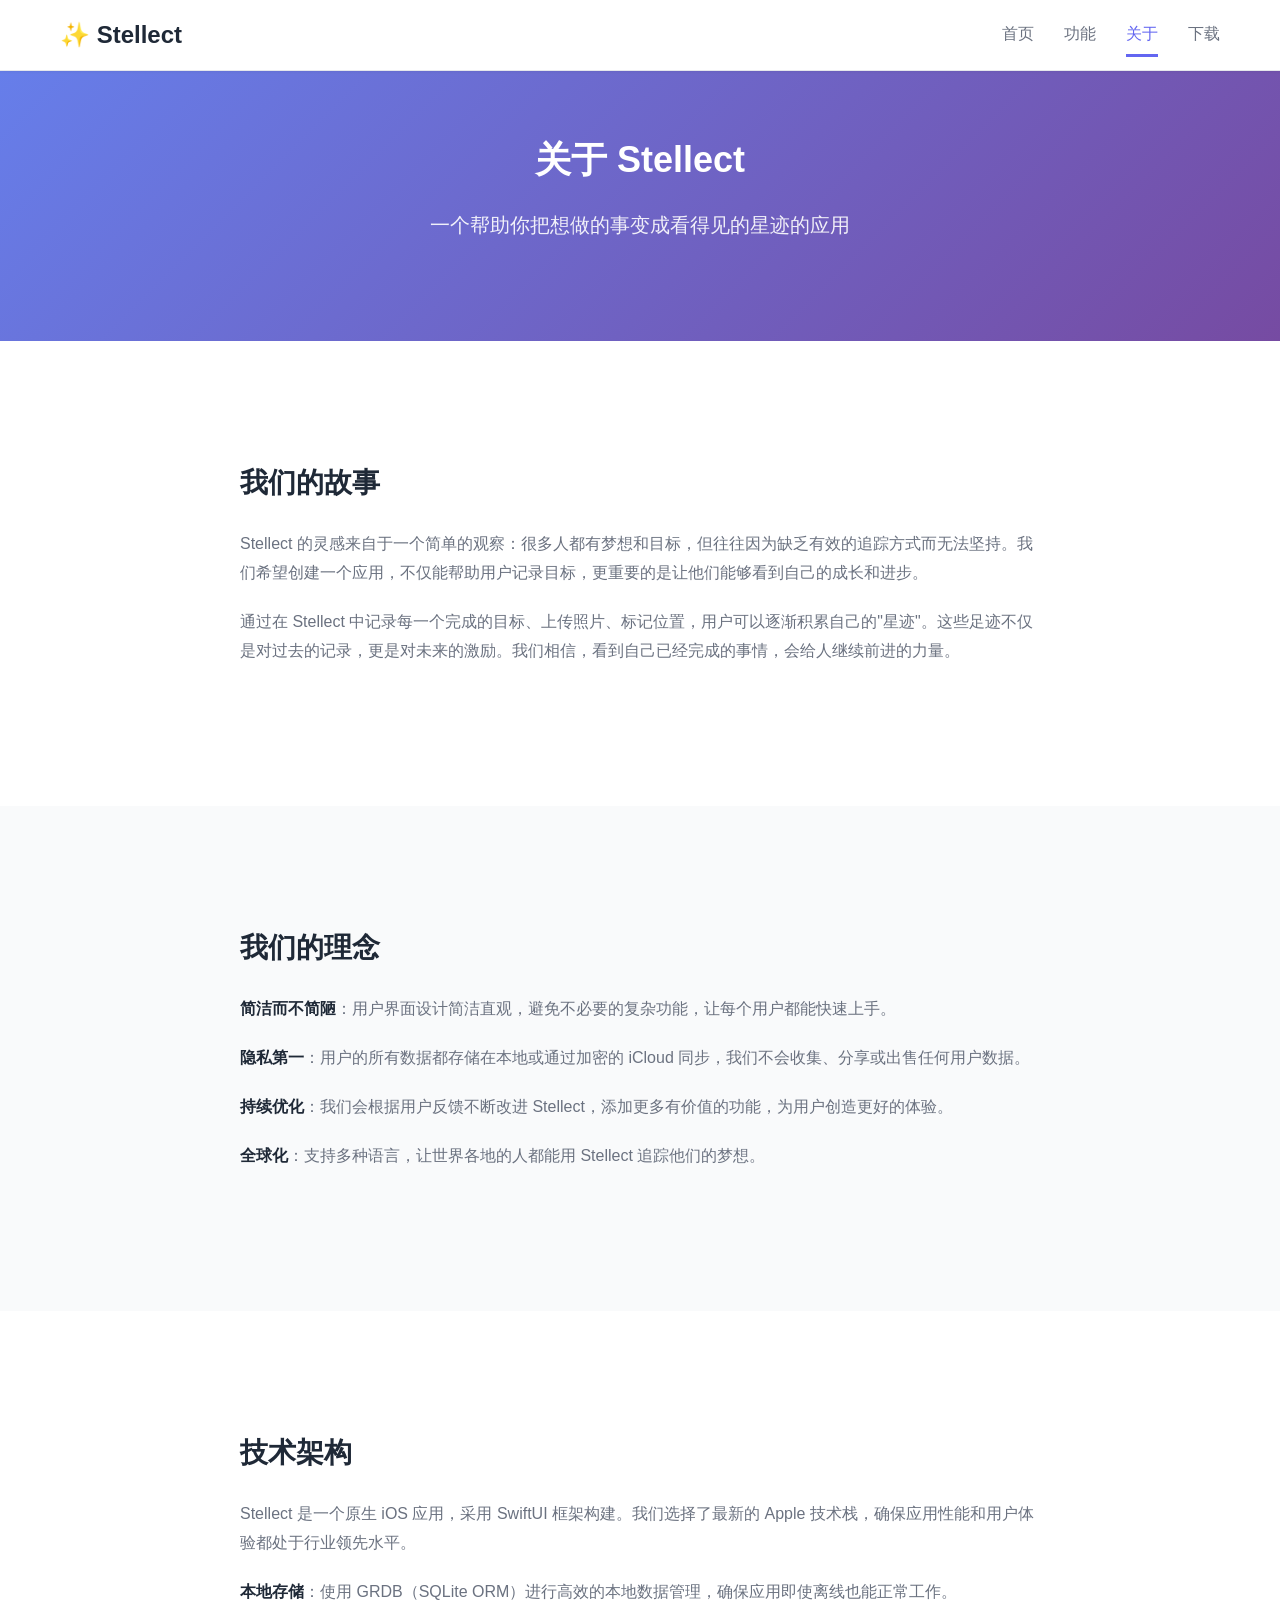
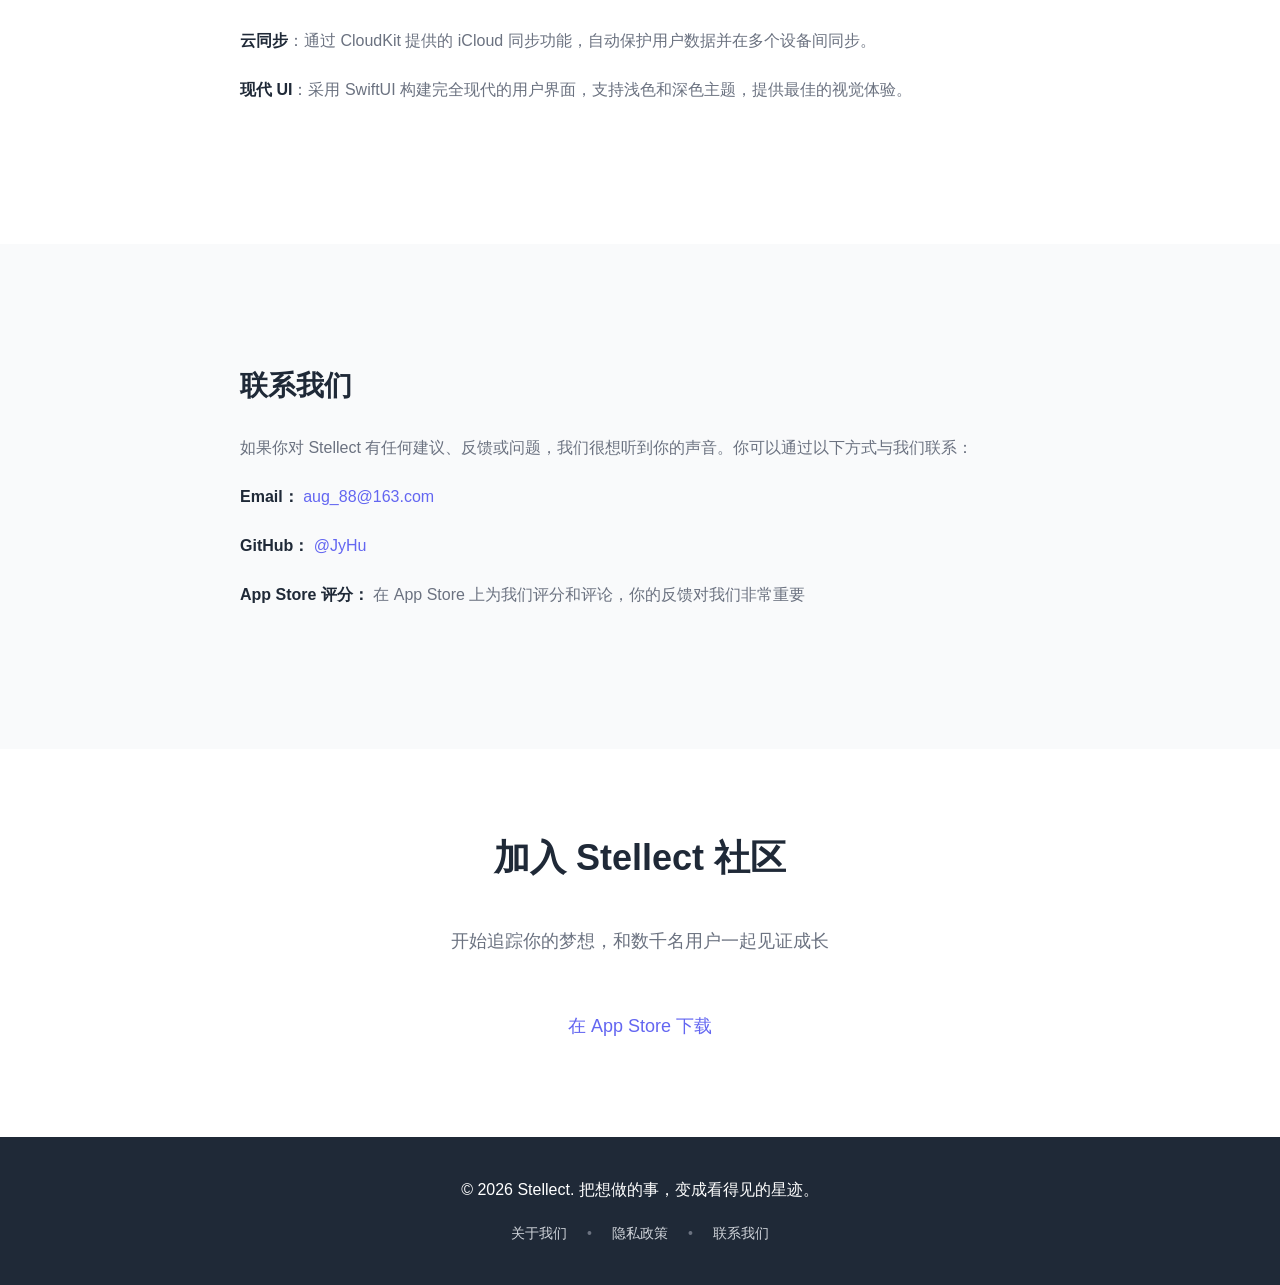
==== pages/about.html @ 3327e580 "Add Stellect website" ====
<!DOCTYPE html>
<html lang="zh-CN">
<head>
  <meta charset="UTF-8">
  <meta name="viewport" content="width=device-width, initial-scale=1.0">
  <title>Stellect - 关于我们</title>
  <meta name="description" content="了解 Stellect 的故事、团队和我们为什么创建这个应用。">
  <link rel="stylesheet" href="../assets/css/main.css">
</head>
<body>
  <header class="site-header">
    <div class="container">
      <div class="header-wrap">
        <a href="../index.html" class="brand">
          <span>✨ Stellect</span>
        </a>
        <nav class="nav">
          <a href="../index.html" class="nav-link">首页</a>
          <a href="features.html" class="nav-link">功能</a>
          <a href="about.html" class="nav-link active">关于</a>
          <a href="download.html" class="nav-link">下载</a>
        </nav>
      </div>
    </div>
  </header>

  <section class="hero" style="padding: 60px 0; background: linear-gradient(135deg, #667eea 0%, #764ba2 100%);">
    <div class="container">
      <div class="hero-content">
        <h1 style="font-size: 36px;">关于 Stellect</h1>
        <p>一个帮助你把想做的事变成看得见的星迹的应用</p>
      </div>
    </div>
  </section>

  <section class="section">
    <div class="container">
      <div class="about-content">
        <h2>我们的故事</h2>
        <p>
          Stellect 的灵感来自于一个简单的观察：很多人都有梦想和目标，但往往因为缺乏有效的追踪方式而无法坚持。我们希望创建一个应用，不仅能帮助用户记录目标，更重要的是让他们能够看到自己的成长和进步。
        </p>
        <p>
          通过在 Stellect 中记录每一个完成的目标、上传照片、标记位置，用户可以逐渐积累自己的"星迹"。这些足迹不仅是对过去的记录，更是对未来的激励。我们相信，看到自己已经完成的事情，会给人继续前进的力量。
        </p>
      </div>
    </div>
  </section>

  <section class="section section-alt">
    <div class="container">
      <div class="about-content">
        <h2>我们的理念</h2>
        <p><strong>简洁而不简陋</strong>：用户界面设计简洁直观，避免不必要的复杂功能，让每个用户都能快速上手。</p>
        <p><strong>隐私第一</strong>：用户的所有数据都存储在本地或通过加密的 iCloud 同步，我们不会收集、分享或出售任何用户数据。</p>
        <p><strong>持续优化</strong>：我们会根据用户反馈不断改进 Stellect，添加更多有价值的功能，为用户创造更好的体验。</p>
        <p><strong>全球化</strong>：支持多种语言，让世界各地的人都能用 Stellect 追踪他们的梦想。</p>
      </div>
    </div>
  </section>

  <section class="section">
    <div class="container">
      <div class="about-content">
        <h2>技术架构</h2>
        <p>
          Stellect 是一个原生 iOS 应用，采用 SwiftUI 框架构建。我们选择了最新的 Apple 技术栈，确保应用性能和用户体验都处于行业领先水平。
        </p>
        <p><strong>本地存储</strong>：使用 GRDB（SQLite ORM）进行高效的本地数据管理，确保应用即使离线也能正常工作。</p>
        <p><strong>云同步</strong>：通过 CloudKit 提供的 iCloud 同步功能，自动保护用户数据并在多个设备间同步。</p>
        <p><strong>现代 UI</strong>：采用 SwiftUI 构建完全现代的用户界面，支持浅色和深色主题，提供最佳的视觉体验。</p>
      </div>
    </div>
  </section>

  <section class="section section-alt" id="contact">
    <div class="container">
      <div class="about-content">
        <h2>联系我们</h2>
        <p>
          如果你对 Stellect 有任何建议、反馈或问题，我们很想听到你的声音。你可以通过以下方式与我们联系：
        </p>
        <ul class="contact-list" id="social-links-container">
          <!-- Generated dynamically from social.js -->
        </ul>
        <ul class="contact-list">
          <li><strong>App Store 评分：</strong> 在 App Store 上为我们评分和评论，你的反馈对我们非常重要</li>
        </ul>
      </div>
    </div>
  </section>

  <section class="section">
    <div class="container" style="text-align: center;">
      <h2 class="section-title mb-40">加入 Stellect 社区</h2>
      <p style="font-size: 18px; color: var(--text-secondary); margin-bottom: 40px;">
        开始追踪你的梦想，和数千名用户一起见证成长
      </p>
      <a href="https://apps.apple.com/app/id6779149152" class="btn btn-primary" style="font-size: 18px; padding: 16px 40px;">
        在 App Store 下载
      </a>
    </div>
  </section>

  <footer class="site-footer">
    <div class="container">
      <div class="footer-content">
        <p>© 2026 Stellect. 把想做的事，变成看得见的星迹。</p>
      </div>
      <div class="footer-links">
        <a href="about.html">关于我们</a>
        <span>•</span>
        <a href="privacy.html">隐私政策</a>
        <span>•</span>
        <a href="about.html#contact">联系我们</a>
      </div>
    </div>
  </footer>

  <style>
    .about-content {
      max-width: 800px;
      margin: 0 auto;
      padding: 40px 0;
    }

    .about-content h2 {
      font-size: 28px;
      color: var(--text-primary);
      margin-bottom: 25px;
      margin-top: 0;
    }

    .about-content p {
      font-size: 16px;
      color: var(--text-secondary);
      line-height: 1.8;
      margin-bottom: 20px;
    }

    .about-content strong {
      color: var(--text-primary);
    }

    .contact-list {
      list-style: none;
      padding: 0;
      font-size: 16px;
      color: var(--text-secondary);
    }

    .contact-list li {
      margin-bottom: 20px;
      line-height: 1.8;
    }

    .contact-list a {
      color: var(--primary-color);
      text-decoration: none;
      transition: color 0.3s ease;
    }

    .contact-list a:hover {
      color: var(--primary-dark);
    }

    .mb-40 {
      margin-bottom: 40px;
    }
  </style>

  <script src="../config/social.js"></script>
  <script src="../assets/js/config-loader.js"></script>
</body>
</html>
---- assets/css/main.css ----
* {
  margin: 0;
  padding: 0;
  box-sizing: border-box;
}

:root {
  --primary-color: #6366f1;
  --primary-dark: #4f46e5;
  --secondary-color: #8b5cf6;
  --text-primary: #1f2937;
  --text-secondary: #6b7280;
  --bg-light: #f9fafb;
  --bg-white: #ffffff;
  --border-color: #e5e7eb;
  --success-color: #10b981;
  --warning-color: #f59e0b;
}

body {
  font-family: -apple-system, BlinkMacSystemFont, 'Segoe UI', Roboto, 'Helvetica Neue', Arial, sans-serif;
  line-height: 1.6;
  color: var(--text-primary);
  background-color: var(--bg-light);
}

.container {
  max-width: 1200px;
  margin: 0 auto;
  padding: 0 20px;
}

/* Header */
.site-header {
  background: var(--bg-white);
  border-bottom: 1px solid var(--border-color);
  position: sticky;
  top: 0;
  z-index: 100;
  box-shadow: 0 1px 3px rgba(0, 0, 0, 0.05);
}

.header-wrap {
  display: flex;
  justify-content: space-between;
  align-items: center;
  height: 70px;
}

.brand {
  display: flex;
  align-items: center;
  gap: 12px;
  text-decoration: none;
  font-size: 24px;
  font-weight: 700;
  color: var(--text-primary);
}

.nav {
  display: flex;
  gap: 30px;
}

.nav-link {
  text-decoration: none;
  color: var(--text-secondary);
  font-size: 16px;
  padding: 8px 0;
  border-bottom: 3px solid transparent;
  transition: all 0.3s ease;
}

.nav-link:hover,
.nav-link.active {
  color: var(--primary-color);
  border-bottom-color: var(--primary-color);
}

/* Hero Section */
.hero {
  background: linear-gradient(135deg, #667eea 0%, #764ba2 100%);
  color: white;
  padding: 100px 0;
  text-align: center;
}

.hero-content h1 {
  font-size: 48px;
  margin-bottom: 20px;
  font-weight: 700;
}

.hero-content p {
  font-size: 20px;
  margin-bottom: 40px;
  opacity: 0.9;
}

/* Buttons */
.btn {
  display: inline-block;
  padding: 12px 32px;
  border-radius: 6px;
  text-decoration: none;
  font-weight: 500;
  font-size: 16px;
  transition: all 0.3s ease;
  cursor: pointer;
  border: none;
}

.btn-primary {
  background: white;
  color: var(--primary-color);
}

.btn-primary:hover {
  transform: translateY(-2px);
  box-shadow: 0 10px 25px rgba(0, 0, 0, 0.2);
}

.btn-secondary {
  background: transparent;
  color: white;
  border: 2px solid white;
}

.btn-secondary:hover {
  background: rgba(255, 255, 255, 0.1);
  transform: translateY(-2px);
}

/* Sections */
.section {
  padding: 80px 0;
  background: var(--bg-white);
}

.section-alt {
  background: var(--bg-light);
}

.section-header {
  text-align: center;
  margin-bottom: 60px;
}

.section-title {
  font-size: 36px;
  font-weight: 700;
  margin-bottom: 15px;
  color: var(--text-primary);
}

.section-subtitle {
  font-size: 18px;
  color: var(--text-secondary);
}

/* Features Grid */
.features-grid {
  display: grid;
  grid-template-columns: repeat(auto-fit, minmax(300px, 1fr));
  gap: 30px;
}

.feature-card {
  padding: 30px;
  background: var(--bg-white);
  border-radius: 8px;
  border: 1px solid var(--border-color);
  transition: all 0.3s ease;
}

.section-alt .feature-card {
  background: var(--bg-white);
}

.feature-card:hover {
  transform: translateY(-8px);
  box-shadow: 0 20px 40px rgba(0, 0, 0, 0.1);
}

.feature-icon {
  font-size: 40px;
  margin-bottom: 15px;
  display: block;
}

.feature-card h3 {
  font-size: 20px;
  margin-bottom: 12px;
  color: var(--text-primary);
}

.feature-card p {
  color: var(--text-secondary);
  font-size: 15px;
  line-height: 1.6;
}

/* Screenshot */
.screenshot {
  text-align: center;
}

.screenshot img {
  max-width: 100%;
  height: auto;
  border-radius: 12px;
  box-shadow: 0 20px 40px rgba(0, 0, 0, 0.1);
  transition: transform 0.3s ease;
}

.screenshot img:hover {
  transform: scale(1.02);
}

.screenshot-grid {
  display: grid;
  grid-template-columns: repeat(auto-fit, minmax(420px, 1fr));
  gap: 20px;
  margin-top: 40px;
}

.screenshot-item {
  text-align: center;
}

.screenshot-item img {
  width: 100%;
  height: auto;
  border-radius: 8px;
  box-shadow: 0 10px 25px rgba(0, 0, 0, 0.1);
}

.screenshot-item h3 {
  margin-top: 15px;
  color: var(--text-primary);
  font-size: 16px;
}

/* Footer */
.site-footer {
  background: var(--text-primary);
  color: white;
  padding: 40px 0;
  text-align: center;
}

.footer-content {
  margin-bottom: 20px;
}

.footer-links {
  display: flex;
  justify-content: center;
  gap: 20px;
  font-size: 14px;
}

.footer-links a {
  color: #d1d5db;
  text-decoration: none;
  transition: color 0.3s ease;
}

.footer-links a:hover {
  color: white;
}

.footer-links span {
  color: #6b7280;
}

/* Responsive */
@media (max-width: 768px) {
  .hero-content h1 {
    font-size: 32px;
  }

  .hero-content p {
    font-size: 16px;
  }

  .section-title {
    font-size: 28px;
  }

  .nav {
    gap: 15px;
  }

  .nav-link {
    font-size: 14px;
  }

  .section {
    padding: 50px 0;
  }

  .features-grid {
    grid-template-columns: 1fr;
    gap: 20px;
  }
}

/* Utility Classes */
.text-center {
  text-align: center;
}

.mt-40 {
  margin-top: 40px;
}

.mb-40 {
  margin-bottom: 40px;
}

.py-40 {
  padding-top: 40px;
  padding-bottom: 40px;
}
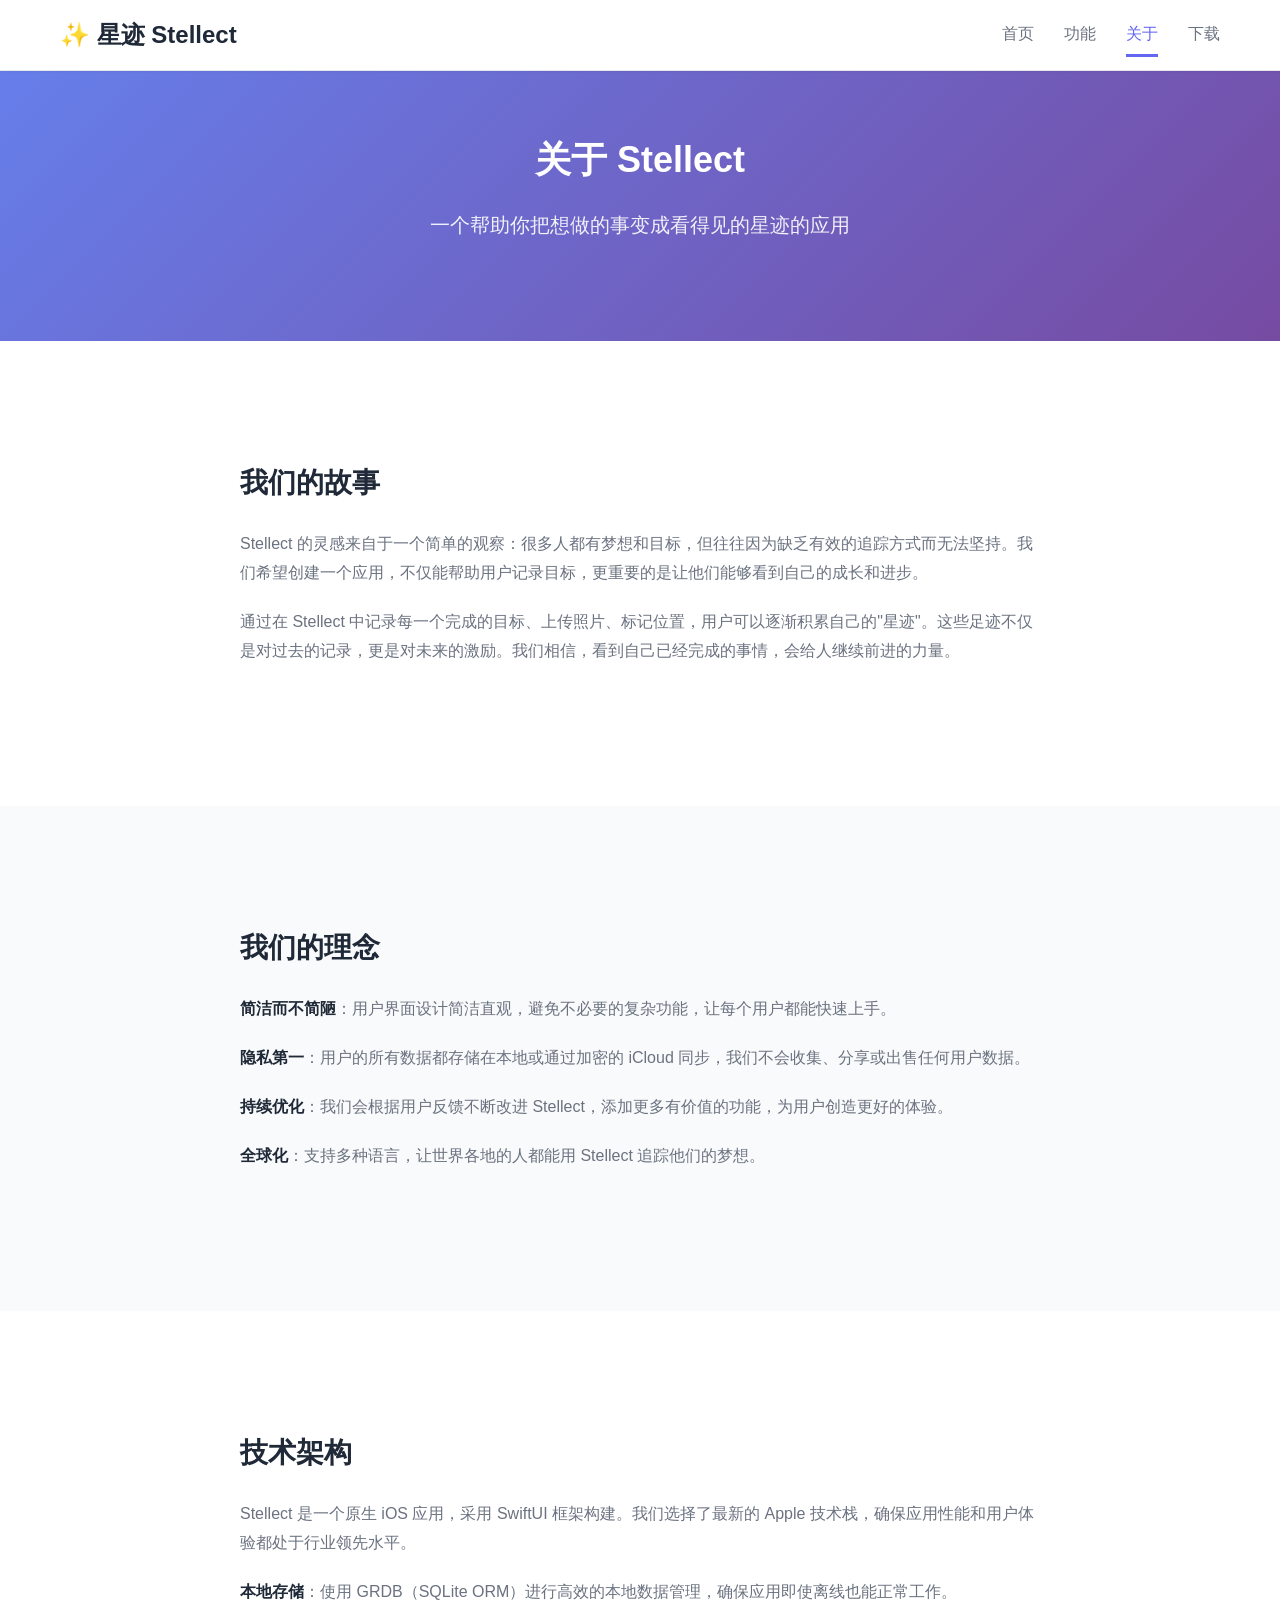
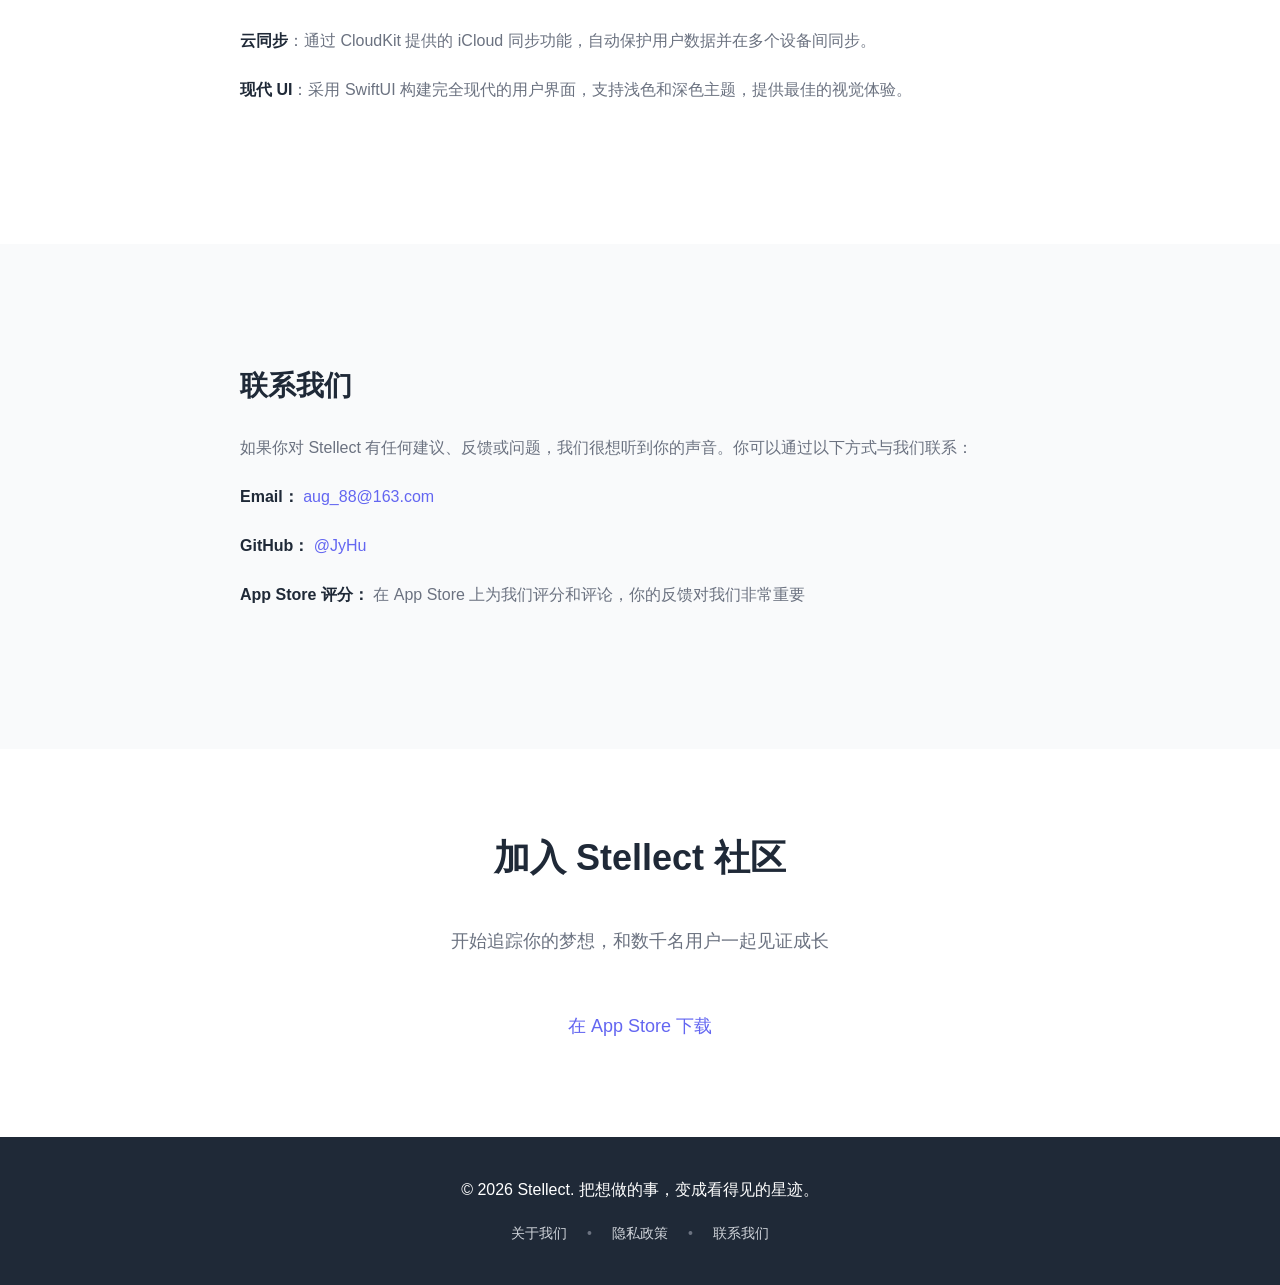
==== commit 538f9551: "更新显示样式" ====
--- a/pages/about.html
+++ b/pages/about.html
@@ -6,13 +6,15 @@
   <title>Stellect - 关于我们</title>
   <meta name="description" content="了解 Stellect 的故事、团队和我们为什么创建这个应用。">
   <link rel="stylesheet" href="../assets/css/main.css">
+  <script src="../config/config.js"></script>
+  <script src="../assets/js/app-config-loader.js"></script>
 </head>
 <body>
   <header class="site-header">
     <div class="container">
       <div class="header-wrap">
         <a href="../index.html" class="brand">
-          <span>✨ Stellect</span>
+          <span data-app-brand>✨ Stellect</span>
         </a>
         <nav class="nav">
           <a href="../index.html" class="nav-link">首页</a>
